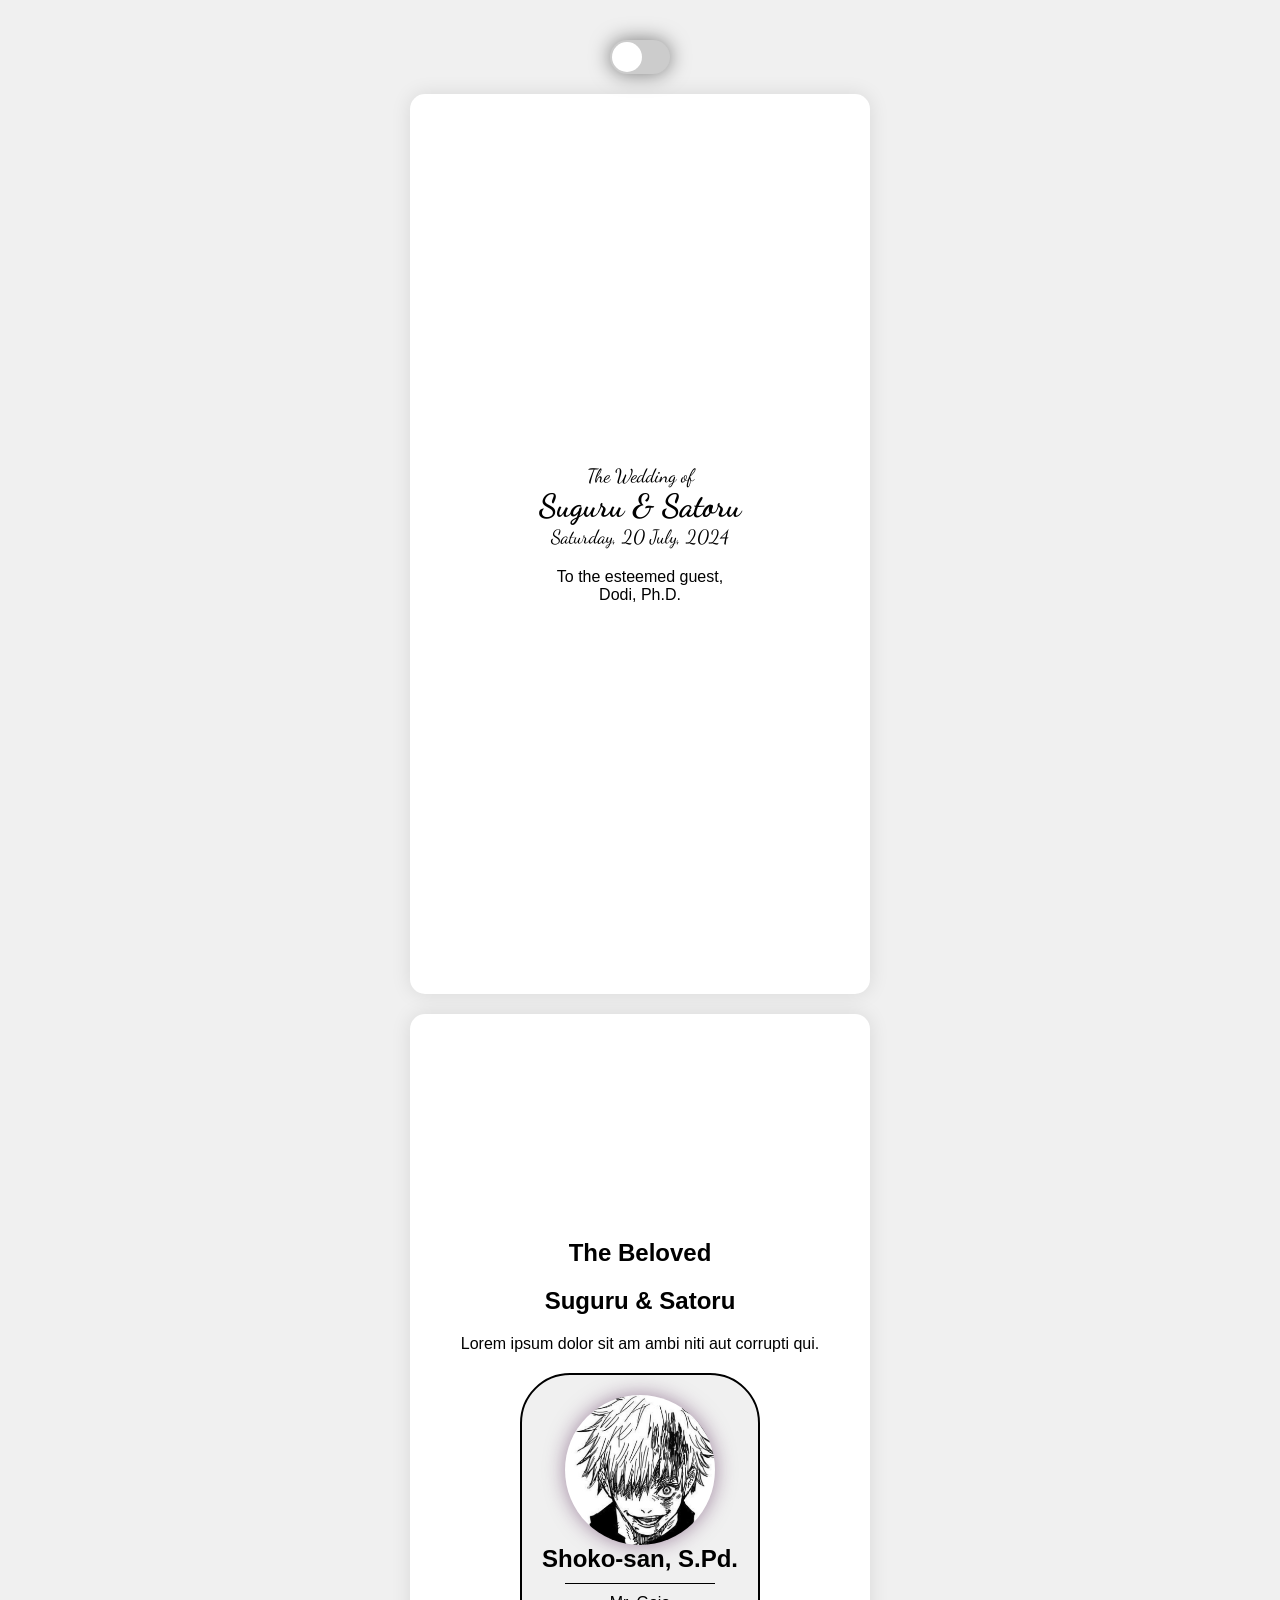
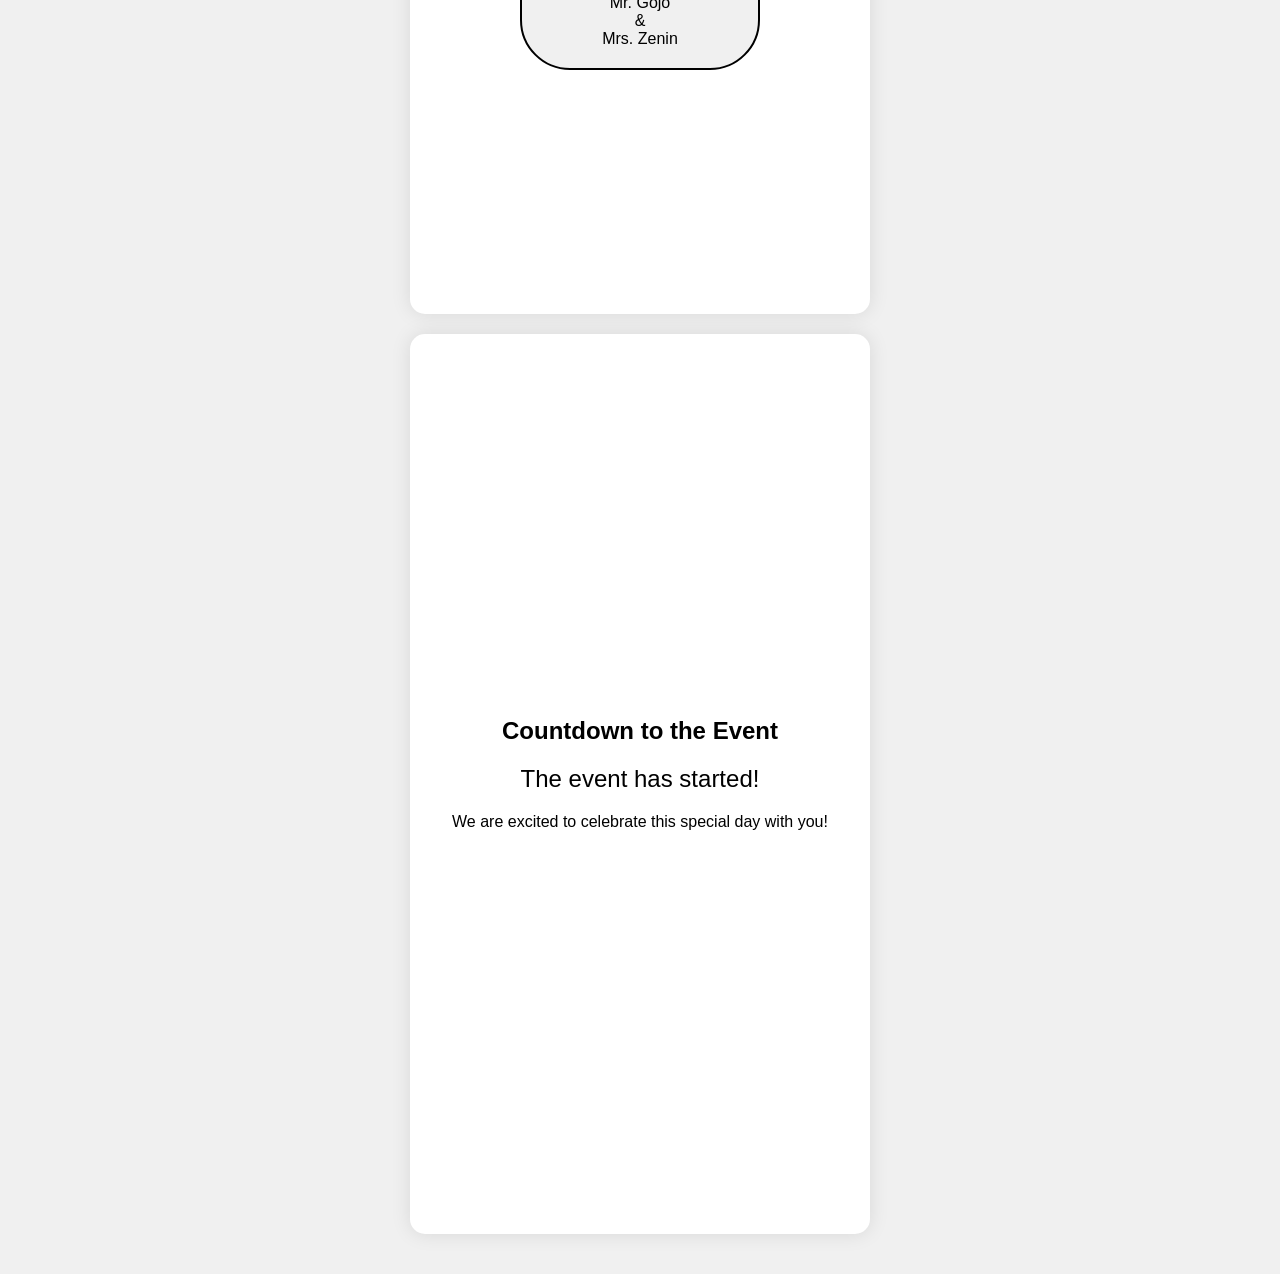
==== undangan.html @ f312eb26 "Initial commit" ====
<!DOCTYPE html>
<html lang="en">
<head>
    <meta charset="UTF-8">
    <meta name="viewport" content="width=device-width, initial-scale=1.0">
    <title>Wedding Invitation</title>
    <link rel="stylesheet" href="https://fonts.googleapis.com/css2?family=Dancing+Script:wght@700&display=swap">
    <style>
        * {
            margin: 0;
            padding: 0;
            box-sizing: border-box;
        }
        
        body {
            height: 100vh;
            background-color: #f0f0f0;
            color: black;
            font-family: Arial, sans-serif;
            transition: background-color 0.3s, color 0.3s;
        }

        .container {
            min-width: 300px;
            max-width: 500px;
            margin: 0 auto;
            padding: 20px;
        }

        .page {
            width: 100%;
            min-height: 100vh;
            display: flex;
            flex-direction: column;
            justify-content: center;
            align-items: center;
            background-color: #ffffff;
            border-radius: 15px;
            animation: fadeIn 2s ease-in-out;
            box-shadow: 0 0 20px rgba(0, 0, 0, 0.1);
            padding: 20px;
            margin-bottom: 20px;
        }

        .page > div, .page > p, .page > h1, .page > h2 {
            text-align: center;
            margin-bottom: 20px;
        }

        .cover .title h1 {
            font-size: 2rem;
            font-family: 'Dancing Script', cursive;
        }

        .cover .title p {
            font-size: 1.2rem;
            font-family: 'Dancing Script', cursive;
        }

        .invitation .card {
            max-width: 300px;
            height: 60%;
            background-color: #f0f0f0;
            border-radius: 50px;
            display: flex;
            flex-direction: column;
            justify-content: space-evenly;
            align-items: center;
            padding: 20px;
            border: #000 2px solid;
            animation: glow 2s infinite alternate;
        }

        .circle {
            width: 150px;
            height: 150px;
            border-radius: 50%;
            background-color: lightgreen;
            background-image: url("goatjovstoji.jpg");
            background-size: cover;
            animation: spin 10s linear infinite;
            box-shadow: 0 0 20px rgba(78, 27, 77, 0.5);
        }

        .line {
            width: 150px;
            height: 1px;
            background-color: black;
            margin: 10px 0;
        }

        .countdown {
            font-size: 1.5rem;
        }

        .dark-mode-toggle {
            position: relative;
            width: 60px;
            height: 34px;
            background-color: #ccc;
            border-radius: 34px;
            cursor: pointer;
            margin: 20px auto;
            transition: background-color 0.3s;
            box-shadow: 0 0 20px rgba(0, 0, 0, 0.5);
        }

        .dark-mode-toggle::before {
            content: "";
            position: absolute;
            top: 2px;
            left: 2px;
            width: 30px;
            height: 30px;
            background-color: white;
            border-radius: 50%;
            transition: transform 0.3s;
        }

        .dark-mode-toggle.active {
            background-color: #007bff;
        }

        .dark-mode-toggle.active::before {
            transform: translateX(26px);
        }

        @keyframes fadeIn {
            from {
                opacity: 0;
            }
            to {
                opacity: 1;
            }
        }

        @keyframes glow {
            from {
                box-shadow: 0 0 5px rgba(255, 255, 255, 0.872);
            }
            to {
                box-shadow: 0 0 20px rgba(202, 193, 200, 0.2);
            }
        }

        @keyframes spin {
            from {
                transform: rotate(0deg);
            }
            to {
                transform: rotate(360deg);
            }
        }

        .dark-mode {
            background-color: #121212;
            color: white;
        }

        .dark-mode .page {
            background-color: #1f1f1f;
            box-shadow: 0 0 20px rgba(103, 78, 100, 0.5);
            box-shadow: 0 0 20px rgba(234, 168, 232, 0.5);
        }

        .dark-mode .card {
            background-color: black;
            color: white;
        }

        .dark-mode .line {
            background-color: white;
        }
    </style>
</head>
<body>
    <div class="container">
        <div class="dark-mode-toggle" id="darkModeToggle"></div>

        <section class="page cover">
            <div class="title">
                <p>The Wedding of</p>
                <h1>Suguru & Satoru</h1>
                <p>Saturday, 20 July, 2024</p>
            </div>
            <div class="guest-name">
                <p>To the esteemed guest,</p>
                <p>Dodi, Ph.D.</p>
            </div>
        </section>

        <section class="page invitation">
            <h2>The Beloved</h2>
            <h1>Suguru & Satoru</h1>
            <p>Lorem ipsum dolor sit am ambi niti aut corrupti qui.</p>
            <div class="card">
                <div class="circle"></div>
                <h1>Shoko-san, S.Pd.</h1>
                <div class="line"></div>
                <p>Mr. Gojo</p>
                <p>&</p>
                <p>Mrs. Zenin</p>
            </div>
        </section>

        <section class="page closing">
            <h2>Countdown to the Event</h2>
            <div id="countdown" class="countdown"></div>
            <p>We are excited to celebrate this special day with you!</p>
        </section>
    </div>

    <script>
        function updateCountdown() {
            const eventDate = new Date('July 20, 2024 12:00:00').getTime();
            const now = new Date().getTime();
            const distance = eventDate - now;

            const days = Math.floor(distance / (1000 * 60 * 60 * 24));
            const hours = Math.floor((distance % (1000 * 60 * 60 * 24)) / (1000 * 60 * 60));
            const minutes = Math.floor((distance % (1000 * 60 * 60)) / (1000 * 60));
            const seconds = Math.floor((distance % (1000 * 60)) / 1000);

            document.getElementById('countdown').innerHTML = days + "d " + hours + "h "
                + minutes + "m " + seconds + "s ";

            if (distance < 0) {
                clearInterval(countdownInterval);
                document.getElementById('countdown').innerHTML = "The event has started!";
            }
        }

        const countdownInterval = setInterval(updateCountdown, 1000);

        document.getElementById('darkModeToggle').addEventListener('click', function() {
            document.body.classList.toggle('dark-mode');
            this.classList.toggle('active');
        });
    </script>
</body>
</html>
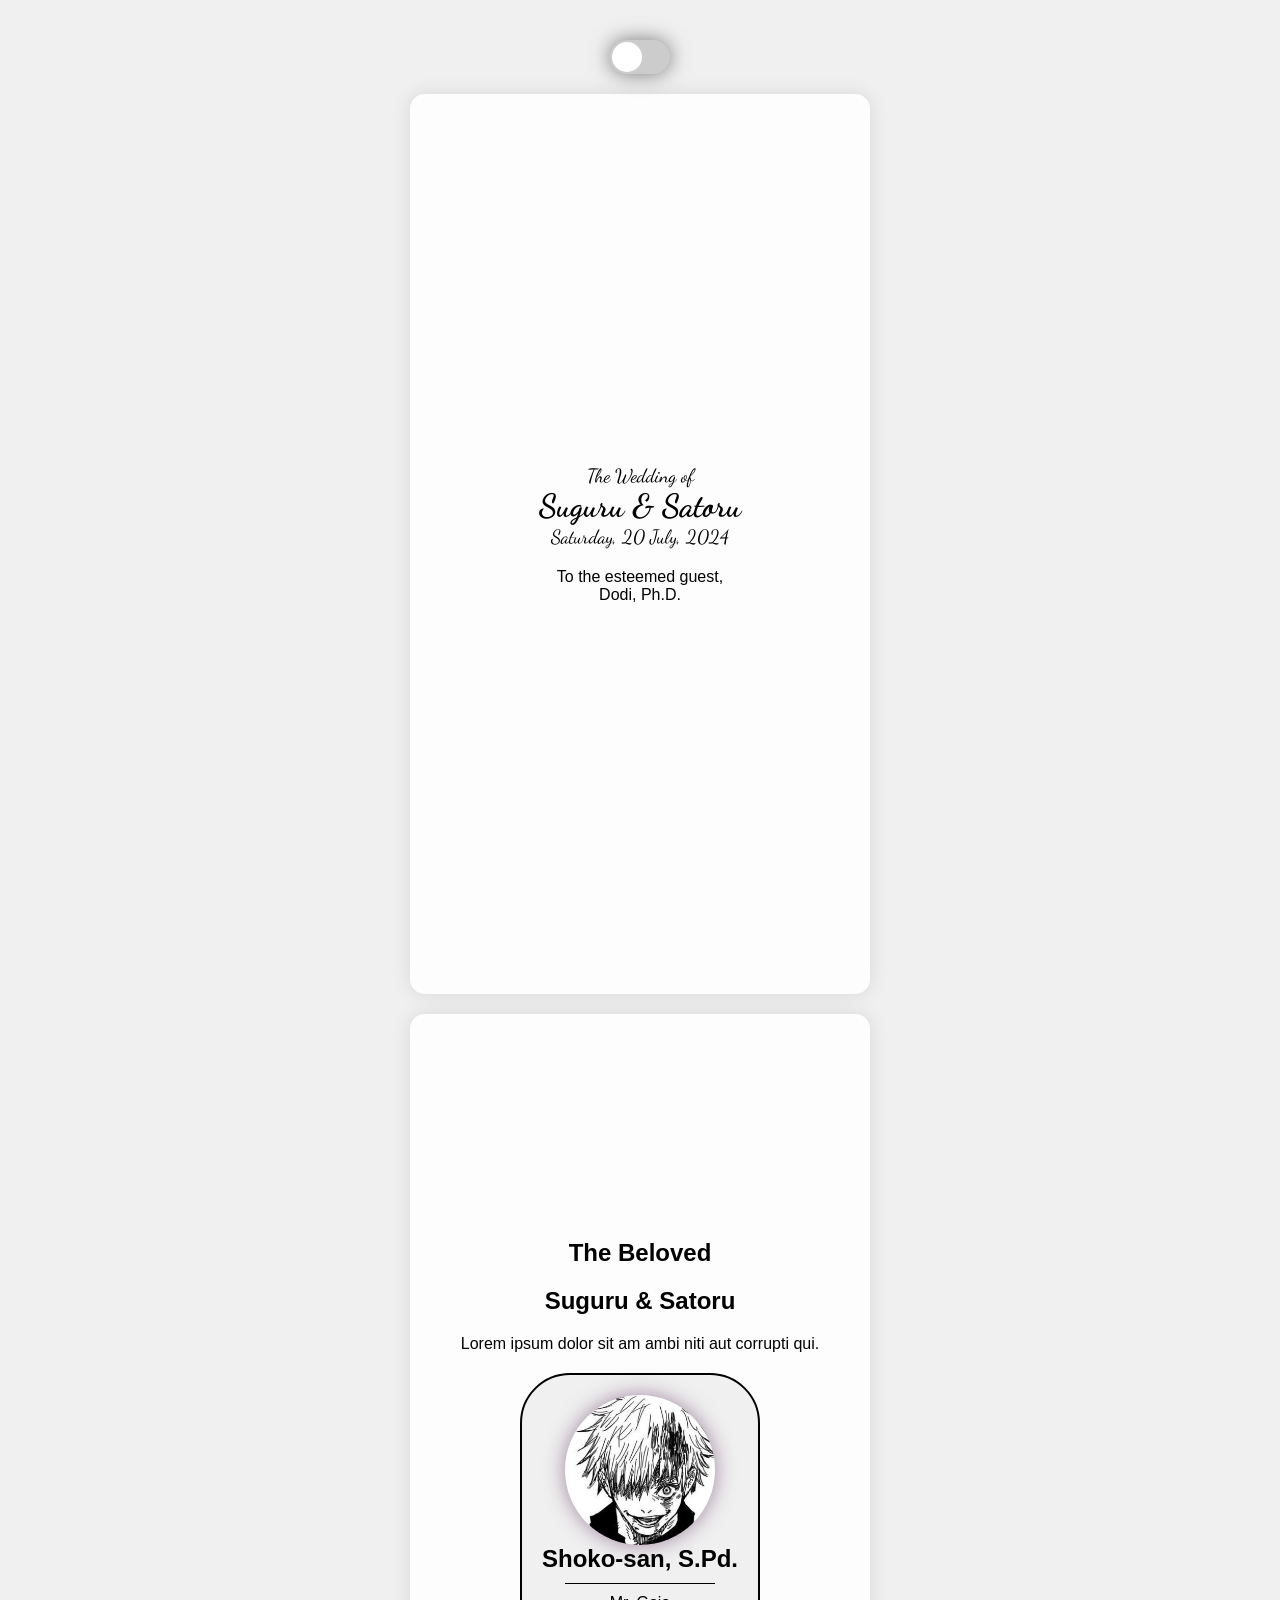
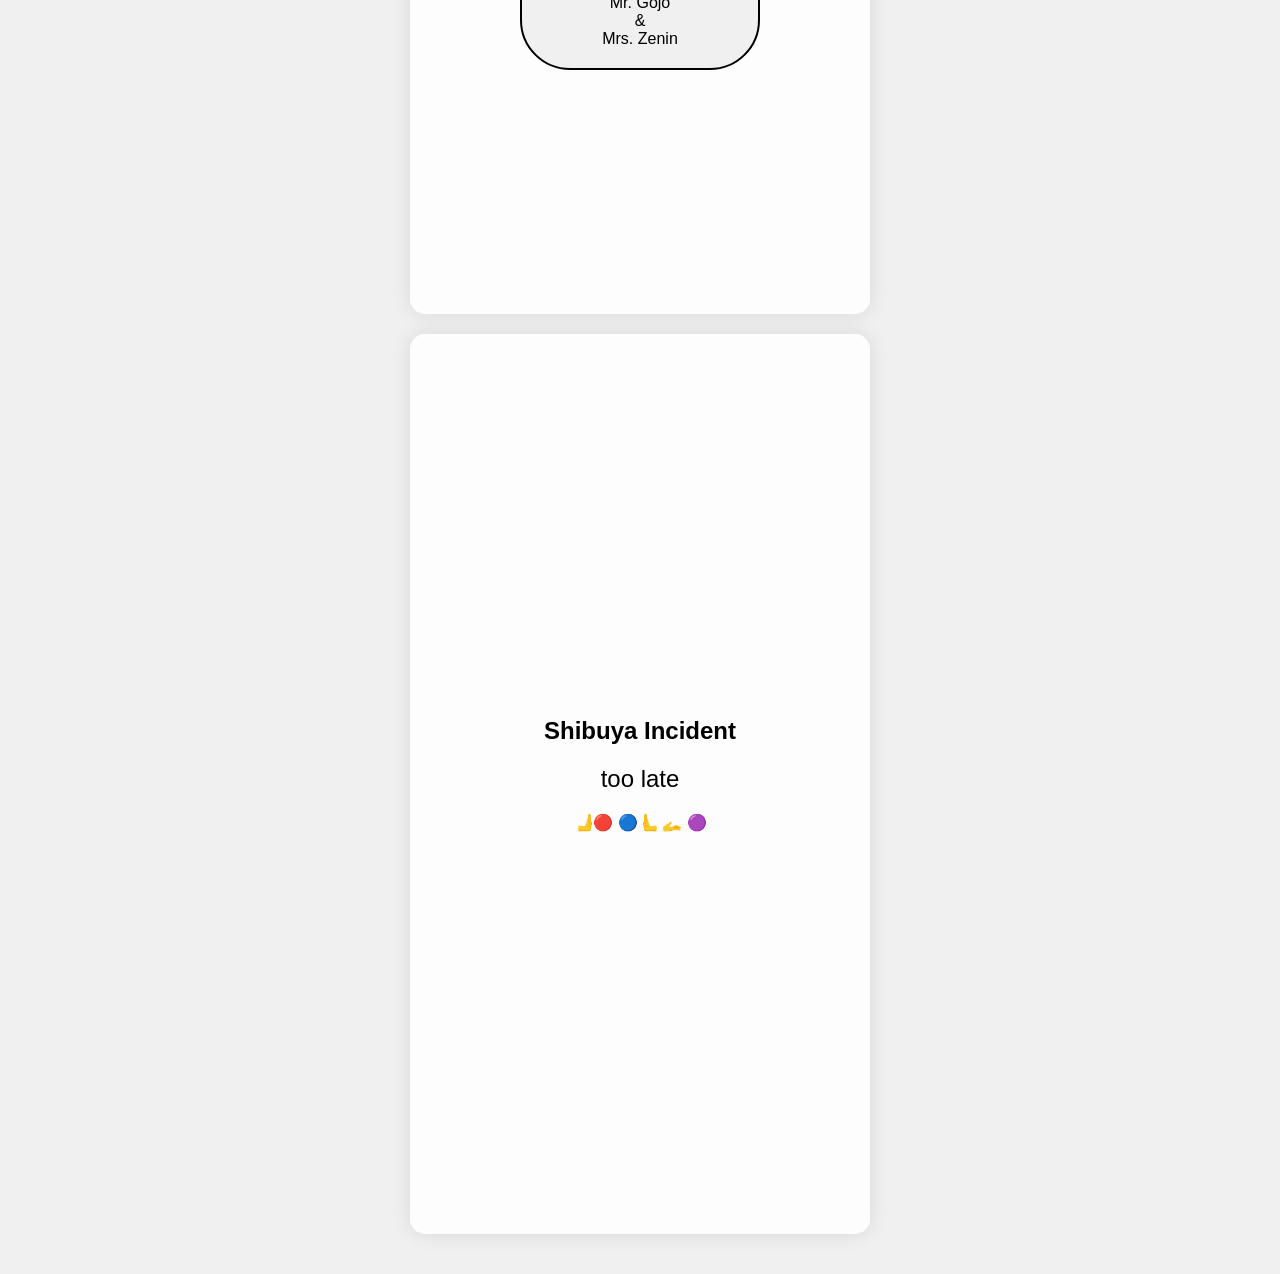
==== commit f6011f31: "Initital commit" ====
--- a/undangan.html
+++ b/undangan.html
@@ -11,13 +11,13 @@
             padding: 0;
             box-sizing: border-box;
         }
-        
+
         body {
-            height: 100vh;
             background-color: #f0f0f0;
+            background-attachment: fixed;
             color: black;
             font-family: Arial, sans-serif;
-            transition: background-color 0.3s, color 0.3s;
+            transition: background-color 0.3s, color 0.3s, background-image 0.3s;
         }
 
         .container {
@@ -34,12 +34,13 @@
             flex-direction: column;
             justify-content: center;
             align-items: center;
-            background-color: #ffffff;
+            background-color: rgba(255, 255, 255, 0.9);
             border-radius: 15px;
             animation: fadeIn 2s ease-in-out;
             box-shadow: 0 0 20px rgba(0, 0, 0, 0.1);
             padding: 20px;
             margin-bottom: 20px;
+            transition: background-color 0.3s;
         }
 
         .page > div, .page > p, .page > h1, .page > h2 {
@@ -139,7 +140,7 @@
                 box-shadow: 0 0 5px rgba(255, 255, 255, 0.872);
             }
             to {
-                box-shadow: 0 0 20px rgba(202, 193, 200, 0.2);
+                box-shadow: 0 0 20px rgb(214, 211, 214);
             }
         }
 
@@ -153,18 +154,21 @@
         }
 
         .dark-mode {
-            background-color: #121212;
+            background-color: rgba(31, 31, 31, 0.9);
+            background-image: url("domain.jpg");
+            background-size: cover;
+            background-position: center;
+            background-attachment: fixed;
             color: white;
         }
 
         .dark-mode .page {
-            background-color: #1f1f1f;
-            box-shadow: 0 0 20px rgba(103, 78, 100, 0.5);
-            box-shadow: 0 0 20px rgba(234, 168, 232, 0.5);
+            background-color: rgba(31, 31, 31, 0.6);
+            box-shadow: 0 0 20px rgba(180, 178, 179, 0.5);
         }
 
         .dark-mode .card {
-            background-color: black;
+            background-color: rgba(0, 0, 0, 0.8);
             color: white;
         }
 
@@ -204,15 +208,15 @@
         </section>
 
         <section class="page closing">
-            <h2>Countdown to the Event</h2>
+            <h2>Shibuya Incident</h2>
             <div id="countdown" class="countdown"></div>
-            <p>We are excited to celebrate this special day with you!</p>
+            <p>🫸🔴 🔵 🫷🫴 🟣</p>
         </section>
     </div>
 
     <script>
         function updateCountdown() {
-            const eventDate = new Date('July 20, 2024 12:00:00').getTime();
+            const eventDate = new Date('July 28, 2024 12:00:00').getTime();
             const now = new Date().getTime();
             const distance = eventDate - now;
 
@@ -226,7 +230,7 @@
 
             if (distance < 0) {
                 clearInterval(countdownInterval);
-                document.getElementById('countdown').innerHTML = "The event has started!";
+                document.getElementById('countdown').innerHTML = "too late";
             }
         }
 
